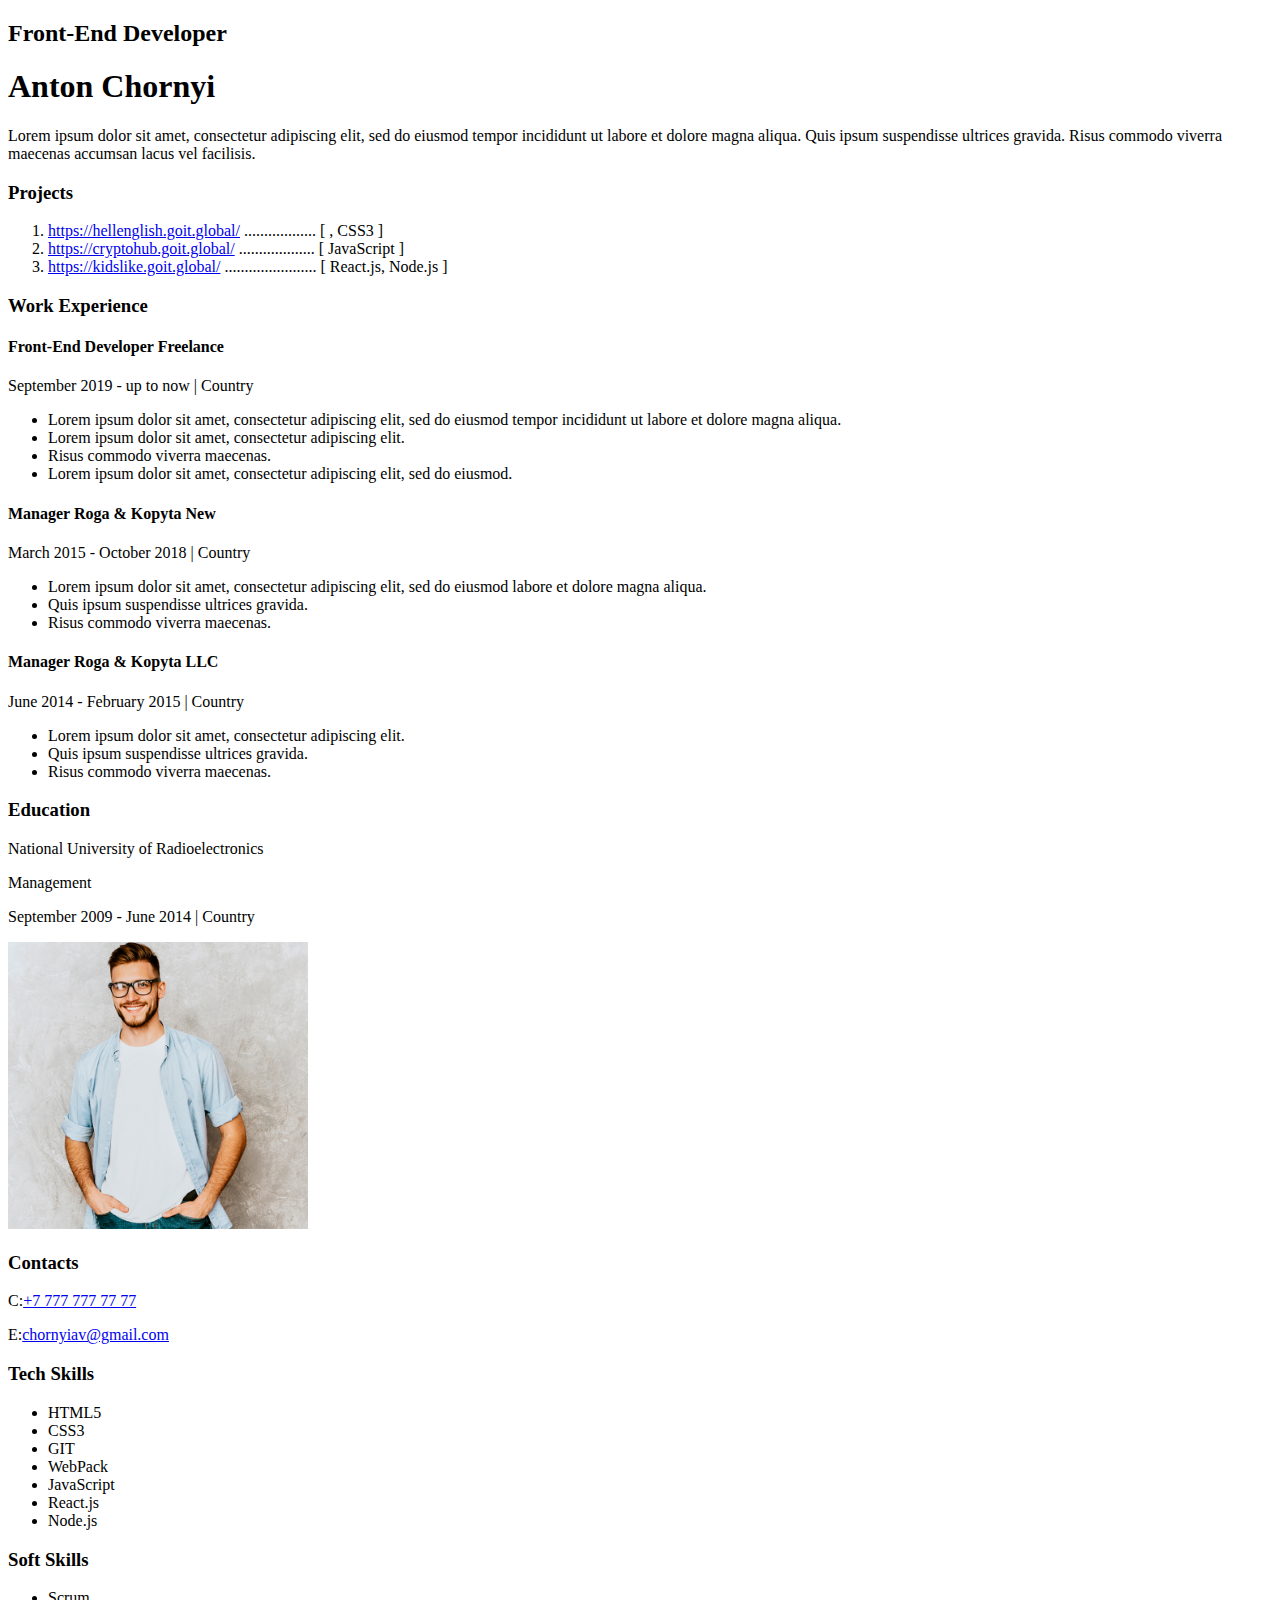
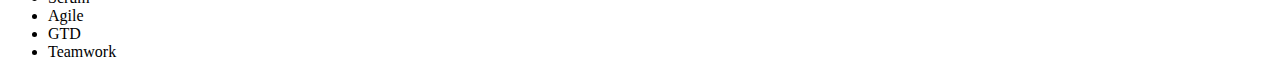
==== index.html @ 280d7d76 "Initial commit" ====
<!DOCTYPE html>
<html lang="en">
<head>
    <meta charset="UTF-8">
    <meta http-equiv="X-UA-Compatible" content="IE=edge">
    <meta name="viewport" content="width=device-width, initial-scale=1.0">
    <title>Document</title>
</head>
<body>
    <!--main-->
    <div>
        <!--Main content-->
        <div>
            <!--About user-->
            <div>
            <h2>Front-End Developer</h2>
            <h1>Anton Chornyi</h1>
            <p>Lorem ipsum dolor sit amet, consectetur adipiscing elit, sed do eiusmod tempor incididunt ut labore et dolore magna aliqua. Quis ipsum suspendisse ultrices gravida. Risus commodo viverra maecenas accumsan lacus vel facilisis. </p>
            </div>
            <!--Projects-->
            <div>
                <h3>Projects</h3>
                <ol>
                    <li>
                        <a href="https://hellenglish.goit.global/">https://hellenglish.goit.global/</a>
                        ..................
                        [ , CSS3 ]
                    </li>
                    <li>
                        <a href="https://cryptohub.goit.global/">https://cryptohub.goit.global/</a>
                        ...................
                        [ JavaScript ]
                    </li>
                    <li>
                        <a href="https://kidslike.goit.global/">https://kidslike.goit.global/</a>
                        .......................
                        [ React.js, Node.js ]
                    </li>
                </ol>
            </div>
            <!--Work-->
            <div>
                <h3>Work Experience</h3>
                <!--Company 1-->
                <div>
                    <h4>Front-End Developer Freelance</h4>
                    <p>September 2019 - up to now   |   Country</p>
                    <ul>
                        <li>Lorem ipsum dolor sit amet, consectetur adipiscing elit, sed do eiusmod tempor incididunt ut labore et dolore magna aliqua.</li>
                        <li>Lorem ipsum dolor sit amet, consectetur adipiscing elit.</li>
                        <li>Risus commodo viverra maecenas.</li>
                        <li>Lorem ipsum dolor sit amet, consectetur adipiscing elit, sed do eiusmod. </li>
                    </ul>
                </div>
                <!--Company 2-->
                <div>
                    <h4>Manager Roga & Kopyta New</h4>
                    <p>March 2015 - October 2018   |   Country</p>
                    <ul>
                        <li>Lorem ipsum dolor sit amet, consectetur adipiscing elit, sed do eiusmod labore et dolore magna aliqua.</li>
                        <li>Quis ipsum suspendisse ultrices gravida.</li>
                        <li>Risus commodo viverra maecenas. </li>
                    </ul>
                </div>
                <!--Company 3-->
                <div>
                    <h4>Manager Roga & Kopyta LLC </h4>
                    <p>June 2014 - February 2015   |   Country</p>
                    <ul>
                        <li>Lorem ipsum dolor sit amet, consectetur adipiscing elit.</li>
                        <li>Quis ipsum suspendisse ultrices gravida.</li>
                        <li>Risus commodo viverra maecenas. </li>
                    </ul>
                </div>
            </div>
            <!--Education-->
            <div>
                <h3>Education</h3>
                <p>National University of Radioelectronics</p>
                <p>Management</p>
                <p>September 2009 - June 2014   |   Country</p>
            </div>
        </div>
        <!--Sidebar-->
        <aside>
            <img src="/img/photo.jpg" alt="user photo" width="300">
            <!--Contacts-->
            <div>
                <h3>Contacts</h3>
                <div>
                    <p>C:<a href="tel:+77777777777">+7 777 777 77 77</a></p>
                    <p>E:<a href="mailto:chornyiav@gmail.com">chornyiav@gmail.com</a> </p>
                </div>
            </div>
            <!--Tech skills-->
            <div>
                <h3>Tech Skills</h3>
                <ul>
                    <li>HTML5</li>
                    <li>CSS3</li>
                    <li>GIT</li>
                    <li>WebPack</li>
                    <li>JavaScript</li>
                    <li>React.js</li>
                    <li>Node.js</li>
                </ul>
            </div>
            <!--Soft skills-->
            <div>
                <h3>Soft Skills</h3>
                <ul>
                    <li>Scrum</li>
                    <li>Agile</li>
                    <li>GTD</li>
                    <li>Teamwork</li>
                </ul>
            </div>
        </aside>
    </div>
</body>
</html>
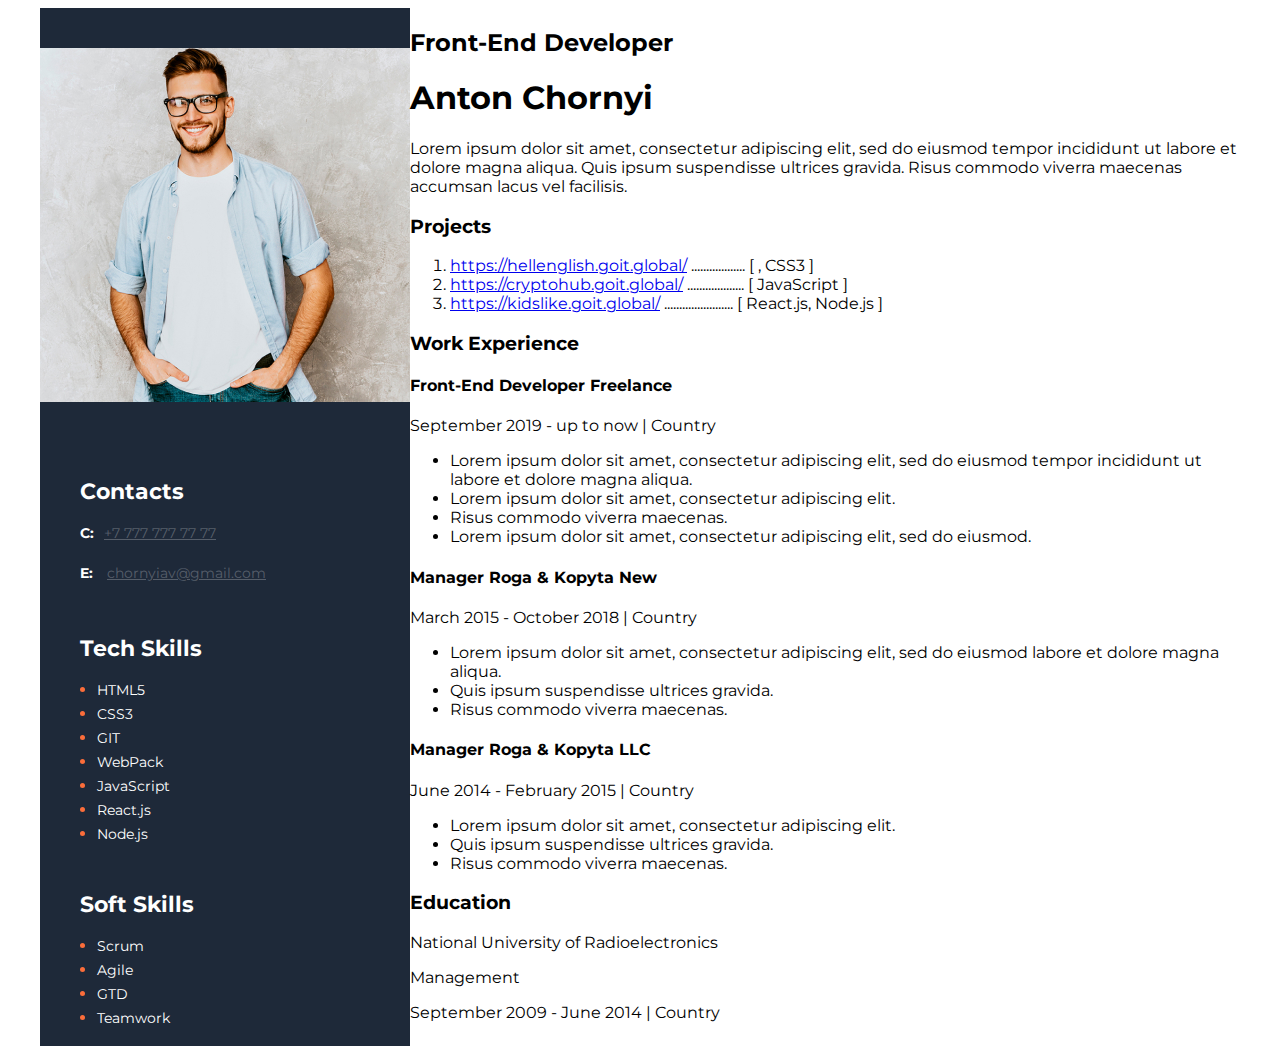
==== commit 337ed662: "стили сайдбара" ====
--- a/index.html
+++ b/index.html
@@ -4,22 +4,27 @@
     <meta charset="UTF-8">
     <meta http-equiv="X-UA-Compatible" content="IE=edge">
     <meta name="viewport" content="width=device-width, initial-scale=1.0">
+    <link rel="preconnect" href="https://fonts.googleapis.com">
+    <link rel="preconnect" href="https://fonts.gstatic.com" crossorigin>
+    <link href="https://fonts.googleapis.com/css2?family=Montserrat:wght@400;700&display=swap" rel="stylesheet">
+    <link rel="stylesheet" href="styles/styles.css">
     <title>Document</title>
+    
 </head>
 <body>
     <!--main-->
-    <div>
+    <div class="main">
         <!--Main content-->
-        <div>
+        <div class="main-content">
             <!--About user-->
-            <div>
+            <div class="about">
             <h2>Front-End Developer</h2>
             <h1>Anton Chornyi</h1>
             <p>Lorem ipsum dolor sit amet, consectetur adipiscing elit, sed do eiusmod tempor incididunt ut labore et dolore magna aliqua. Quis ipsum suspendisse ultrices gravida. Risus commodo viverra maecenas accumsan lacus vel facilisis. </p>
             </div>
             <!--Projects-->
-            <div>
-                <h3>Projects</h3>
+            <div class="projects">
+                <h3 class="project-title">Projects</h3>
                 <ol>
                     <li>
                         <a href="https://hellenglish.goit.global/">https://hellenglish.goit.global/</a>
@@ -39,7 +44,7 @@
                 </ol>
             </div>
             <!--Work-->
-            <div>
+            <div class="work">
                 <h3>Work Experience</h3>
                 <!--Company 1-->
                 <div>
@@ -74,7 +79,7 @@
                 </div>
             </div>
             <!--Education-->
-            <div>
+            <div class="education">
                 <h3>Education</h3>
                 <p>National University of Radioelectronics</p>
                 <p>Management</p>
@@ -82,37 +87,41 @@
             </div>
         </div>
         <!--Sidebar-->
-        <aside>
-            <img src="/img/photo.jpg" alt="user photo" width="300">
+        <aside class="sidebar">
+            <img src="/img/photo.jpg" alt="user photo" class="foto">
             <!--Contacts-->
-            <div>
-                <h3>Contacts</h3>
+            <div class="contacts">
+                <h3 class="sidebar-title">Contacts</h3>
                 <div>
-                    <p>C:<a href="tel:+77777777777">+7 777 777 77 77</a></p>
-                    <p>E:<a href="mailto:chornyiav@gmail.com">chornyiav@gmail.com</a> </p>
+                    <p>
+                        <span class="contact-type">C:</span><a href="tel:+77777777777" class="contact-link">+7 777 777 77 77</a>
+                    </p>
+                    <p>
+                        <span class="contact-type">E:</span> <a href="mailto:chornyiav@gmail.com" class="contact-link">chornyiav@gmail.com</a>
+                    </p>
                 </div>
             </div>
             <!--Tech skills-->
-            <div>
-                <h3>Tech Skills</h3>
-                <ul>
-                    <li>HTML5</li>
-                    <li>CSS3</li>
-                    <li>GIT</li>
-                    <li>WebPack</li>
-                    <li>JavaScript</li>
-                    <li>React.js</li>
-                    <li>Node.js</li>
+            <div class="tech-skills">
+                <h3 class="sidebar-title">Tech Skills</h3>
+                <ul class="tech-skills-list">
+                    <li class="tech-skills-item"><span class="tech-skills-text">HTML5</span></li>
+                    <li class="tech-skills-item"><span class="tech-skills-text">CSS3</span></li>
+                    <li class="tech-skills-item"><span class="tech-skills-text">GIT</span></li>
+                    <li class="tech-skills-item"><span class="tech-skills-text">WebPack</span></li>
+                    <li class="tech-skills-item"><span class="tech-skills-text">JavaScript</span></li>
+                    <li class="tech-skills-item"><span class="tech-skills-text">React.js</span></li>
+                    <li class="tech-skills-item"><span class="tech-skills-text">Node.js</span></li>
                 </ul>
             </div>
             <!--Soft skills-->
-            <div>
-                <h3>Soft Skills</h3>
-                <ul>
-                    <li>Scrum</li>
-                    <li>Agile</li>
-                    <li>GTD</li>
-                    <li>Teamwork</li>
+            <div class="soft-skills">
+                <h3 class="sidebar-title">Soft Skills</h3>
+                <ul class="soft-skills-list">
+                    <li class="soft-skills-item"><span class="soft-skills-text">Scrum</span></li>
+                    <li class="soft-skills-item"><span class="soft-skills-text">Agile</span></li>
+                    <li class="soft-skills-item"><span class="soft-skills-text">GTD</span></li>
+                    <li class="soft-skills-item"><span class="soft-skills-text">Teamwork</span></li>
                 </ul>
             </div>
         </aside>
--- a/styles/styles.css
+++ b/styles/styles.css
@@ -0,0 +1,108 @@
+
+body {
+    font-family: 'Montserrat', sans-serif;
+}
+
+/* main styles*/
+.main {
+    display: flex;
+    flex-direction: row-reverse;
+    background-color: #F5F7FA;
+    width: 1200px;
+    margin: 0 auto;
+}
+
+/* main-content */
+.main-content {
+    background-color: #FFFFFF;
+}
+
+/* a out styles */
+.about{
+ 
+}
+/* project styles */
+.projects {
+
+
+   
+}
+.project-title {
+    
+}
+/* work styles */
+.work {
+   
+
+   
+}
+/* education styles */
+.education {
+  
+}
+/* sidebar styles */
+.sidebar {
+    background-color: #1E2939;
+    padding-top: 40px;
+    width: 370px;
+}
+.foto {
+    width: 370px;
+    margin-bottom: 50px;
+}
+
+.sidebar-title {
+    color: #FFFFFF;
+    font-style: normal;
+    font-weight: 700;
+    font-size: 22px;
+    line-height: 27px;
+    margin-bottom: 10px;
+}
+.contacts,
+.tech-skills,
+.soft-skills {
+    margin-left: 40px;
+}
+.contacts{
+    margin-bottom: 50px;
+}
+.tech-skills{
+    margin-bottom: 45px;
+}
+
+.contact-type {
+    color: #FFFFFF;
+    font-style: normal;
+    font-weight: 700;
+    font-size: 14px;
+    line-height: 24px;
+    margin-right: 10px;
+}
+.contact-link {
+    color: #565e6a;
+    font-style: normal;
+    font-weight: 400;
+    font-size: 14px;
+    line-height: 24px;
+}
+
+.tech-skills-list,
+.soft-skills-list {
+    color: #FFFFFF;
+    padding: 0;
+    margin-left: 17px;
+}
+.tech-skills-item,
+.soft-skills-item {
+    color: #FB6D3A;
+}
+
+.tech-skills-text,
+.soft-skills-text {
+    color: #FFFFFF;
+    font-style: normal;
+    font-weight: 400;
+    font-size: 14px;
+    line-height: 24px;
+}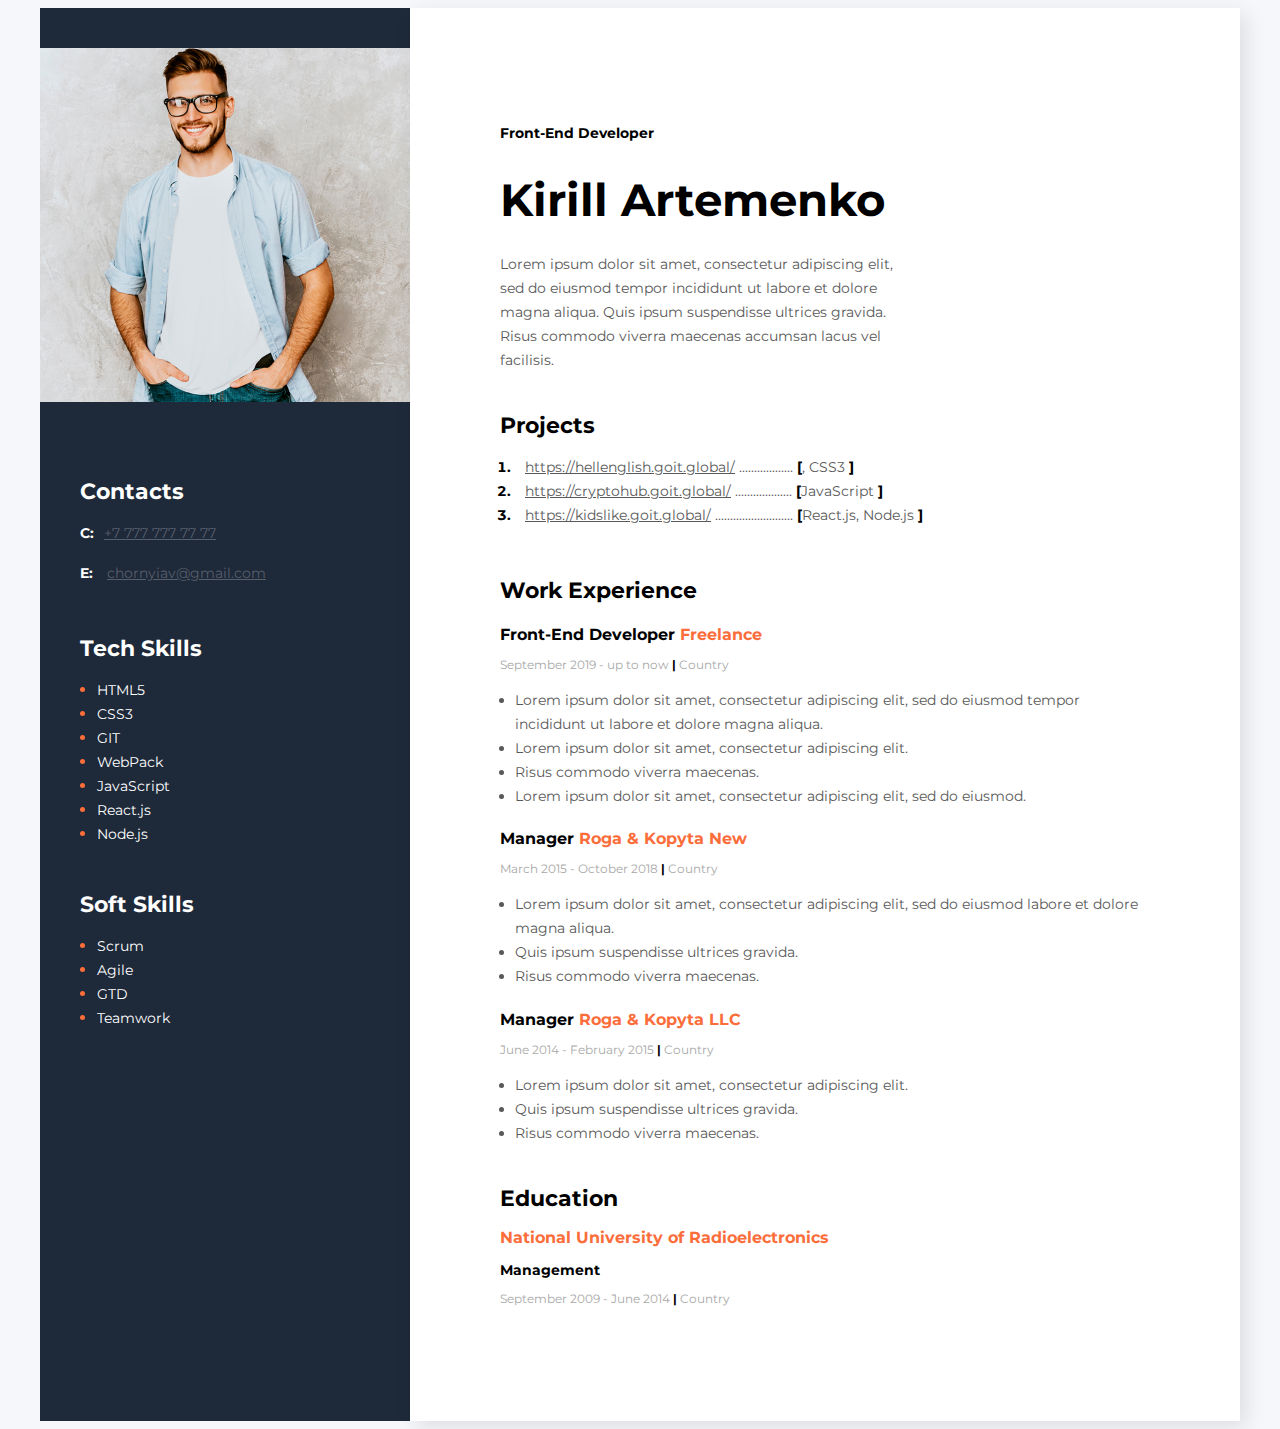
==== commit eb4b8c28: "доработка правой части" ====
--- a/index.html
+++ b/index.html
@@ -18,72 +18,78 @@
         <div class="main-content">
             <!--About user-->
             <div class="about">
-            <h2>Front-End Developer</h2>
-            <h1>Anton Chornyi</h1>
-            <p>Lorem ipsum dolor sit amet, consectetur adipiscing elit, sed do eiusmod tempor incididunt ut labore et dolore magna aliqua. Quis ipsum suspendisse ultrices gravida. Risus commodo viverra maecenas accumsan lacus vel facilisis. </p>
+            <h2 class="about-position">Front-End Developer</h2>
+            <h1 class="about-name">Kirill Artemenko</h1>
+            <p class="about-description">Lorem ipsum dolor sit amet, consectetur adipiscing elit, sed do eiusmod tempor incididunt ut labore et dolore magna aliqua. Quis ipsum suspendisse ultrices gravida. Risus commodo viverra maecenas accumsan lacus vel facilisis. </p>
             </div>
             <!--Projects-->
             <div class="projects">
-                <h3 class="project-title">Projects</h3>
-                <ol>
-                    <li>
-                        <a href="https://hellenglish.goit.global/">https://hellenglish.goit.global/</a>
-                        ..................
-                        [ , CSS3 ]
+                <h3 class="title">Projects</h3>
+                <ol class="projects-list">
+                    <li class="projects-item">
+                        <span class="project">
+                            <a class="project-link" href="https://hellenglish.goit.global/">https://hellenglish.goit.global/</a>
+                            ..................
+                            <span class="project-bracket">[</span>, CSS3 <span class="project-bracket">]</span>
+                        </span> 
                     </li>
-                    <li>
-                        <a href="https://cryptohub.goit.global/">https://cryptohub.goit.global/</a>
-                        ...................
-                        [ JavaScript ]
+                    <li class="projects-item">
+                        <span class="project">
+                            <a class="project-link" href="https://cryptohub.goit.global/">https://cryptohub.goit.global/</a>
+                              ...................
+                              <span class="project-bracket">[</span>JavaScript <span class="project-bracket">]</span>
+                            </span> 
                     </li>
-                    <li>
-                        <a href="https://kidslike.goit.global/">https://kidslike.goit.global/</a>
-                        .......................
-                        [ React.js, Node.js ]
+                    <li class="projects-item">
+                        <span class="project">
+                            <a class="project-link" href="https://kidslike.goit.global/">https://kidslike.goit.global/</a>
+                            ..........................
+                            <span class="project-bracket">[</span>React.js, Node.js <span class="project-bracket">]</span>
+                        </span> 
                     </li>
                 </ol>
             </div>
             <!--Work-->
             <div class="work">
-                <h3>Work Experience</h3>
+                <h3 class="title">Work Experience</h3>
                 <!--Company 1-->
-                <div>
-                    <h4>Front-End Developer Freelance</h4>
-                    <p>September 2019 - up to now   |   Country</p>
-                    <ul>
-                        <li>Lorem ipsum dolor sit amet, consectetur adipiscing elit, sed do eiusmod tempor incididunt ut labore et dolore magna aliqua.</li>
-                        <li>Lorem ipsum dolor sit amet, consectetur adipiscing elit.</li>
-                        <li>Risus commodo viverra maecenas.</li>
-                        <li>Lorem ipsum dolor sit amet, consectetur adipiscing elit, sed do eiusmod. </li>
+                <div class="company1">
+                    <h4 class="work-position">Front-End Developer <span class="organization">Freelance</span></h4>
+                    <p class="period">September 2019 - up to now   <span class="line">|</span>   Country</p>
+                    <ul class="work-list">
+                        <li class="work-list-item">Lorem ipsum dolor sit amet, consectetur adipiscing elit, sed do eiusmod tempor incididunt ut labore et dolore magna aliqua.</li>
+                        <li class="work-list-item">Lorem ipsum dolor sit amet, consectetur adipiscing elit.</li>
+                        <li class="work-list-item">Risus commodo viverra maecenas.</li>
+                        <li class="work-list-item">Lorem ipsum dolor sit amet, consectetur adipiscing elit, sed do eiusmod. </li>
                     </ul>
                 </div>
                 <!--Company 2-->
-                <div>
-                    <h4>Manager Roga & Kopyta New</h4>
-                    <p>March 2015 - October 2018   |   Country</p>
-                    <ul>
-                        <li>Lorem ipsum dolor sit amet, consectetur adipiscing elit, sed do eiusmod labore et dolore magna aliqua.</li>
-                        <li>Quis ipsum suspendisse ultrices gravida.</li>
-                        <li>Risus commodo viverra maecenas. </li>
+                <div class="company2">
+                    <h4 class="work-position">Manager <span class="organization">Roga & Kopyta New</span></h4>
+                    <p class="period">March 2015 - October 2018   <span class="line">|</span>  Country</p>
+                    <ul class="work-list">
+                        <li class="work-list-item">Lorem ipsum dolor sit amet, consectetur adipiscing elit, sed do eiusmod labore et dolore magna aliqua.</li>
+                        <li class="work-list-item">Quis ipsum suspendisse ultrices gravida.</li>
+                        <li class="work-list-item">Risus commodo viverra maecenas. </li>
                     </ul>
                 </div>
                 <!--Company 3-->
                 <div>
-                    <h4>Manager Roga & Kopyta LLC </h4>
-                    <p>June 2014 - February 2015   |   Country</p>
-                    <ul>
-                        <li>Lorem ipsum dolor sit amet, consectetur adipiscing elit.</li>
-                        <li>Quis ipsum suspendisse ultrices gravida.</li>
-                        <li>Risus commodo viverra maecenas. </li>
+                    <h4 class="work-position">Manager <span class="organization">Roga & Kopyta LLC</span></h4>
+                    <p class="period">June 2014 - February 2015   <span class="line">|</span>   Country</p>
+                    <ul class="work-list">
+                        <li class="work-list-item">Lorem ipsum dolor sit amet, consectetur adipiscing elit.</li>
+                        <li class="work-list-item">Quis ipsum suspendisse ultrices gravida.</li>
+                        <li class="work-list-item">Risus commodo viverra maecenas. </li>
                     </ul>
                 </div>
             </div>
             <!--Education-->
-            <div class="education">
-                <h3>Education</h3>
-                <p>National University of Radioelectronics</p>
-                <p>Management</p>
-                <p>September 2009 - June 2014   |   Country</p>
+            <div>
+                <h3 class="title">Education</h3>
+                <p class="institution">National University of Radioelectronics</p>
+                <p class="speciality">Management</p>
+                <p class="period">September 2009 - June 2014   <span class="line">|</span>   Country</p>
             </div>
         </div>
         <!--Sidebar-->
--- a/styles/styles.css
+++ b/styles/styles.css
@@ -1,13 +1,13 @@
 
 body {
     font-family: 'Montserrat', sans-serif;
+    background-color: #F5F7FA;
 }
 
 /* main styles*/
 .main {
     display: flex;
     flex-direction: row-reverse;
-    background-color: #F5F7FA;
     width: 1200px;
     margin: 0 auto;
 }
@@ -15,31 +15,155 @@
 /* main-content */
 .main-content {
     background-color: #FFFFFF;
-}
+    box-shadow: 6px 6px 20px rgba(0, 0, 0, 0.1);
+padding: 105px 90px;}
 
 /* a out styles */
-.about{
- 
+.about{margin-bottom: 40px;
+}
+
+.about-position {
+    font-style: normal;
+    font-weight: 700;
+    font-size: 14px;
+    line-height: 17px;
+    color: #000;
+    margin-bottom: 20px;
+}
+.about-name {
+    font-style: normal;
+    font-weight: 700;
+    font-size: 45px;
+    line-height: 55px;
+    color: #000;
+    margin-bottom: 25px;
+}
+.about-description {
+    font-style: normal;
+    font-weight: 400;
+    font-size: 14px;
+    line-height: 24px;
+    color: #595959;
+    width: 400px;
 }
 /* project styles */
+
 .projects {
-
-
-   
-}
-.project-title {
-    
-}
+  margin-bottom: 50px;
+}
+
+.projects-item,
+.project-bracket {
+    font-style: normal;
+    font-weight: 700;
+    font-size: 14px;
+    line-height: 24px;
+    color: #000;
+}
+
+.project,
+.project-link {
+    font-style: normal;
+font-weight: 400;
+font-size: 14px;
+line-height: 24px;
+color: #595959;
+}
+.project-link {
+    margin-left: 10px;
+}
+.projects-list{
+    padding: 0;
+    margin-left: 15px;
+}
+.title {
+    font-style: normal;
+    font-weight: 700;
+    font-size: 22px;
+    line-height: 27px;
+    color: #000; 
+    margin-bottom: 10px;
+}
+
 /* work styles */
 .work {
-   
-
-   
-}
+margin-bottom: 40px;
+}
+
+.company1 {
+    margin-bottom: 20px;
+}
+
+.company2 {
+    margin-bottom: 20px;
+}
+
+.work-position {
+    font-style: normal;
+    font-weight: 700;
+    font-size: 16px;
+    line-height: 20px;
+    color: #000;
+    margin-bottom: 10px;
+}
+
+.organization {
+    font-style: normal;
+    font-weight: 700;
+    font-size: 16px;
+    line-height: 20px;
+    color: #FB6D3A;
+}  
+
+.period {
+    font-style: normal;
+    font-weight: 400;
+    font-size: 12px;
+    line-height: 15px;
+    color: #A8A8A8;
+    margin-bottom: 10px;
+}
+
+.line {
+    font-style: normal;
+    font-weight: 700;
+    font-size: 12px;
+    line-height: 15px;
+    color: #000;
+}
+.work-list {
+    color: #595959;
+    padding: 0;
+    margin-left: 15px;
+}
+.work-list-item {
+    font-style: normal;
+    font-weight: 400;
+    font-size: 14px;
+    line-height: 24px;
+    color: #595959;
+}
+
 /* education styles */
-.education {
-  
-}
+
+.institution {
+    font-style: normal;
+    font-weight: 700;
+    font-size: 16px;
+    line-height: 20px;
+    color: #FB6D3A;
+    margin-bottom: 10px;
+}
+
+.speciality {
+    font-style: normal;
+    font-weight: 700;
+    font-size: 14px;
+    line-height: 17px;
+    color: #000;
+    margin-bottom: 10px;
+}
+
 /* sidebar styles */
 .sidebar {
     background-color: #1E2939;
@@ -59,40 +183,45 @@
     line-height: 27px;
     margin-bottom: 10px;
 }
+
 .contacts,
 .tech-skills,
 .soft-skills {
     margin-left: 40px;
 }
+
 .contacts{
     margin-bottom: 50px;
 }
+
+.contact-type {
+    color: #FFFFFF;
+    font-style: normal;
+    font-weight: 700;
+    font-size: 14px;
+    line-height: 24px;
+    margin-right: 10px;
+}
+
+.contact-link {
+    color: #565e6a;
+    font-style: normal;
+    font-weight: 400;
+    font-size: 14px;
+    line-height: 24px;
+}
+
 .tech-skills{
     margin-bottom: 45px;
 }
 
-.contact-type {
-    color: #FFFFFF;
-    font-style: normal;
-    font-weight: 700;
-    font-size: 14px;
-    line-height: 24px;
-    margin-right: 10px;
-}
-.contact-link {
-    color: #565e6a;
-    font-style: normal;
-    font-weight: 400;
-    font-size: 14px;
-    line-height: 24px;
-}
-
 .tech-skills-list,
 .soft-skills-list {
     color: #FFFFFF;
     padding: 0;
     margin-left: 17px;
 }
+
 .tech-skills-item,
 .soft-skills-item {
     color: #FB6D3A;
